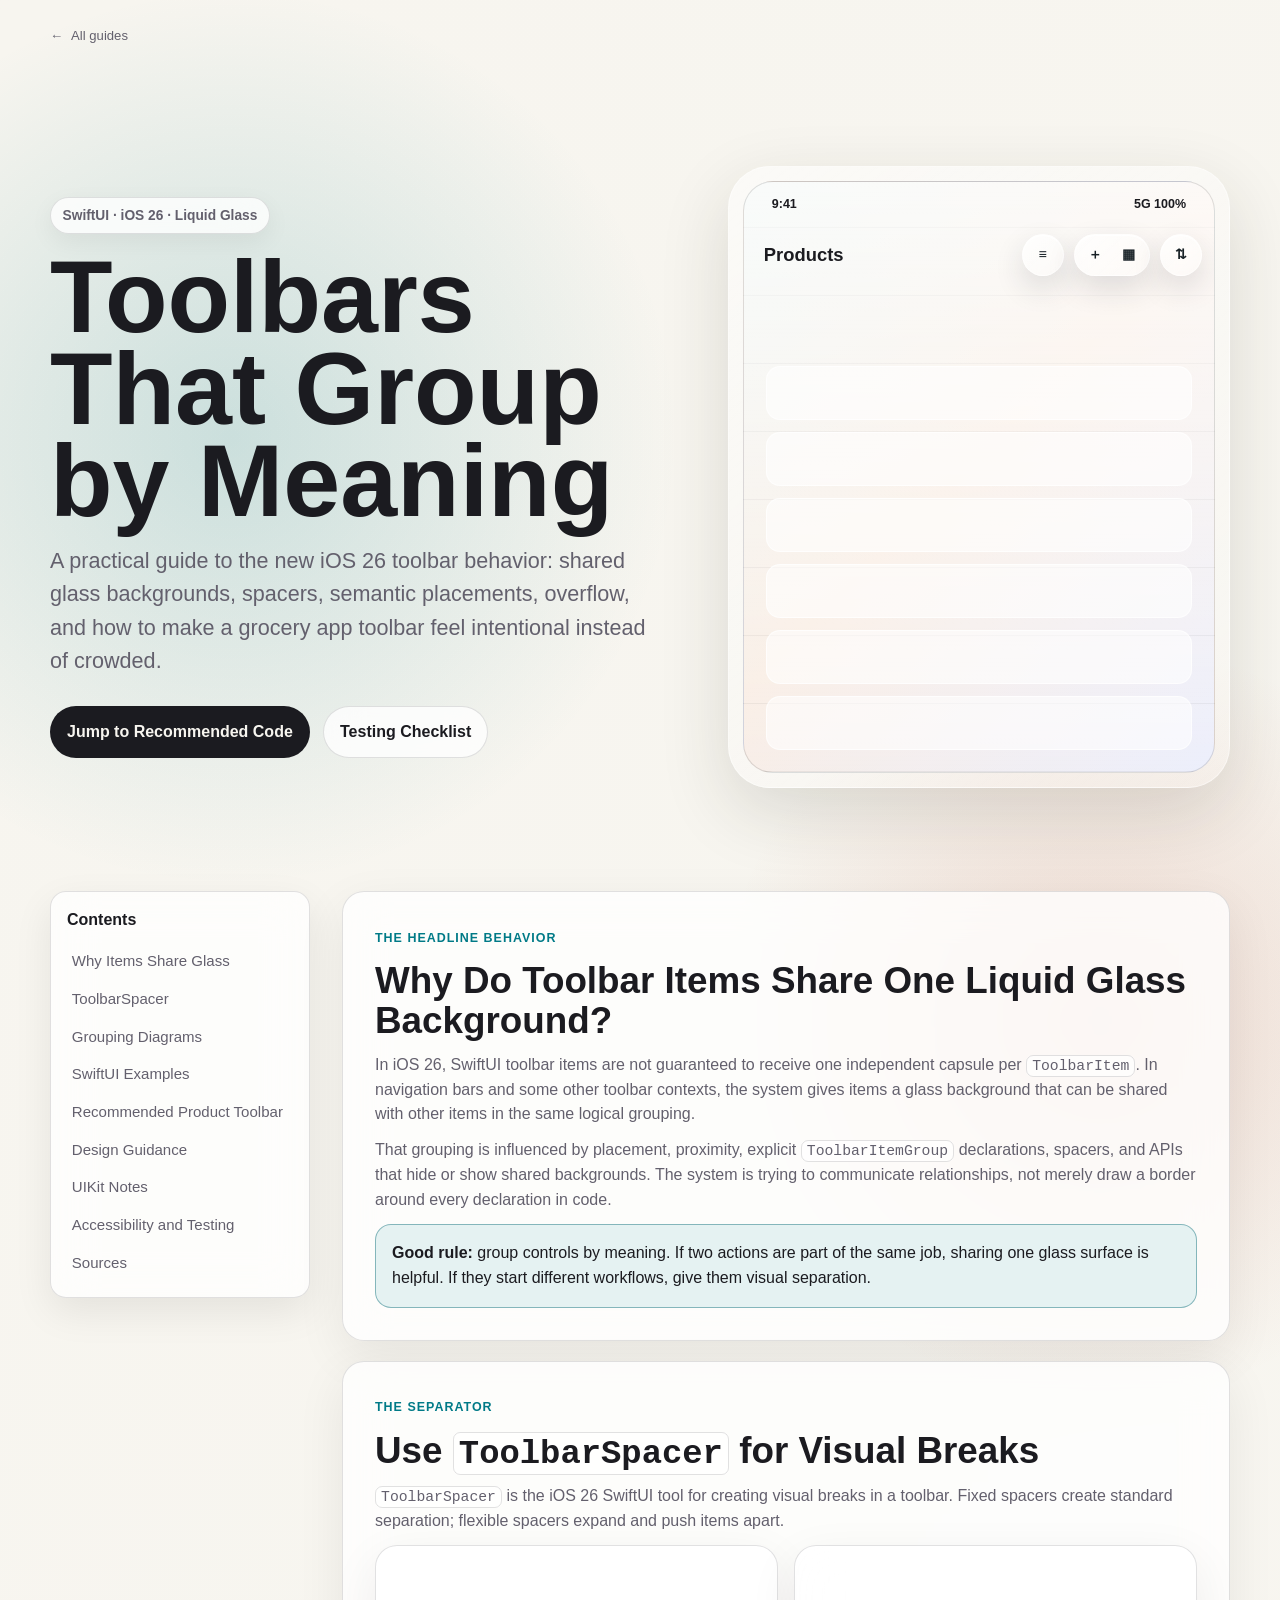
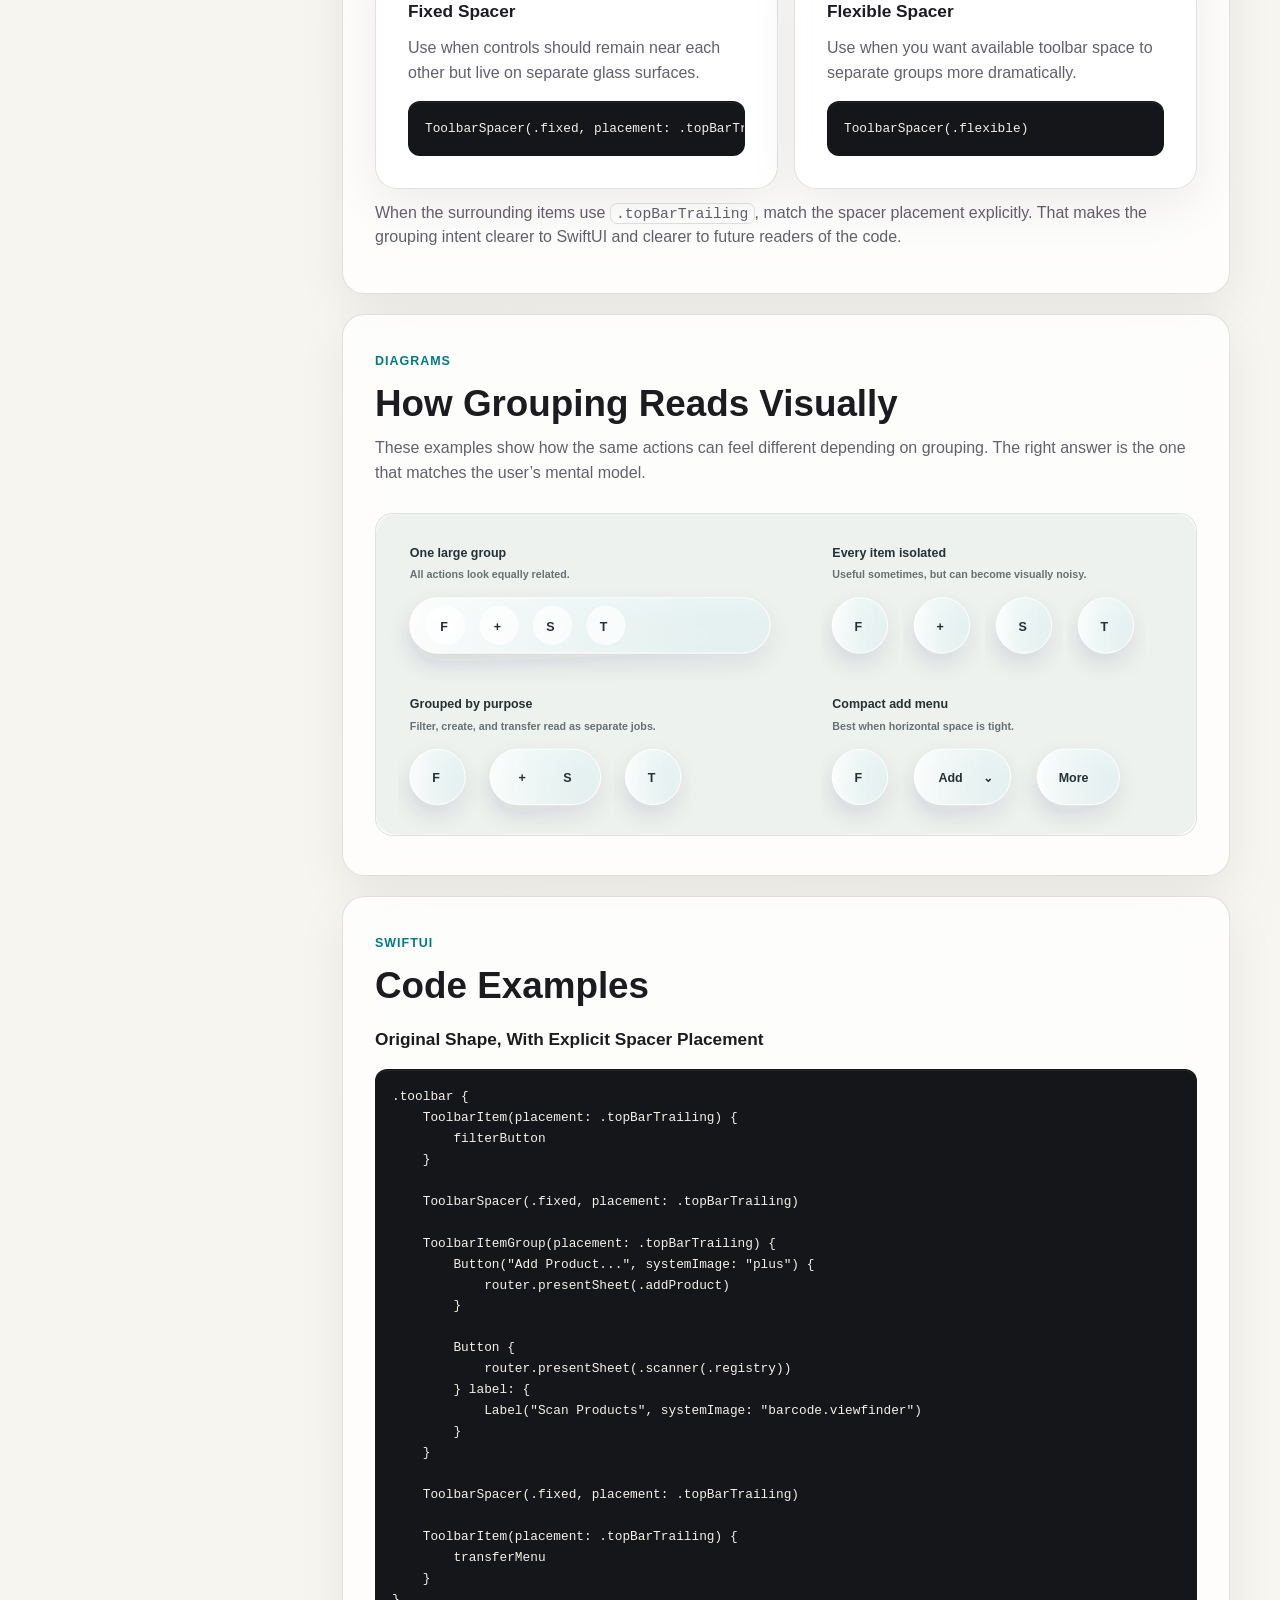
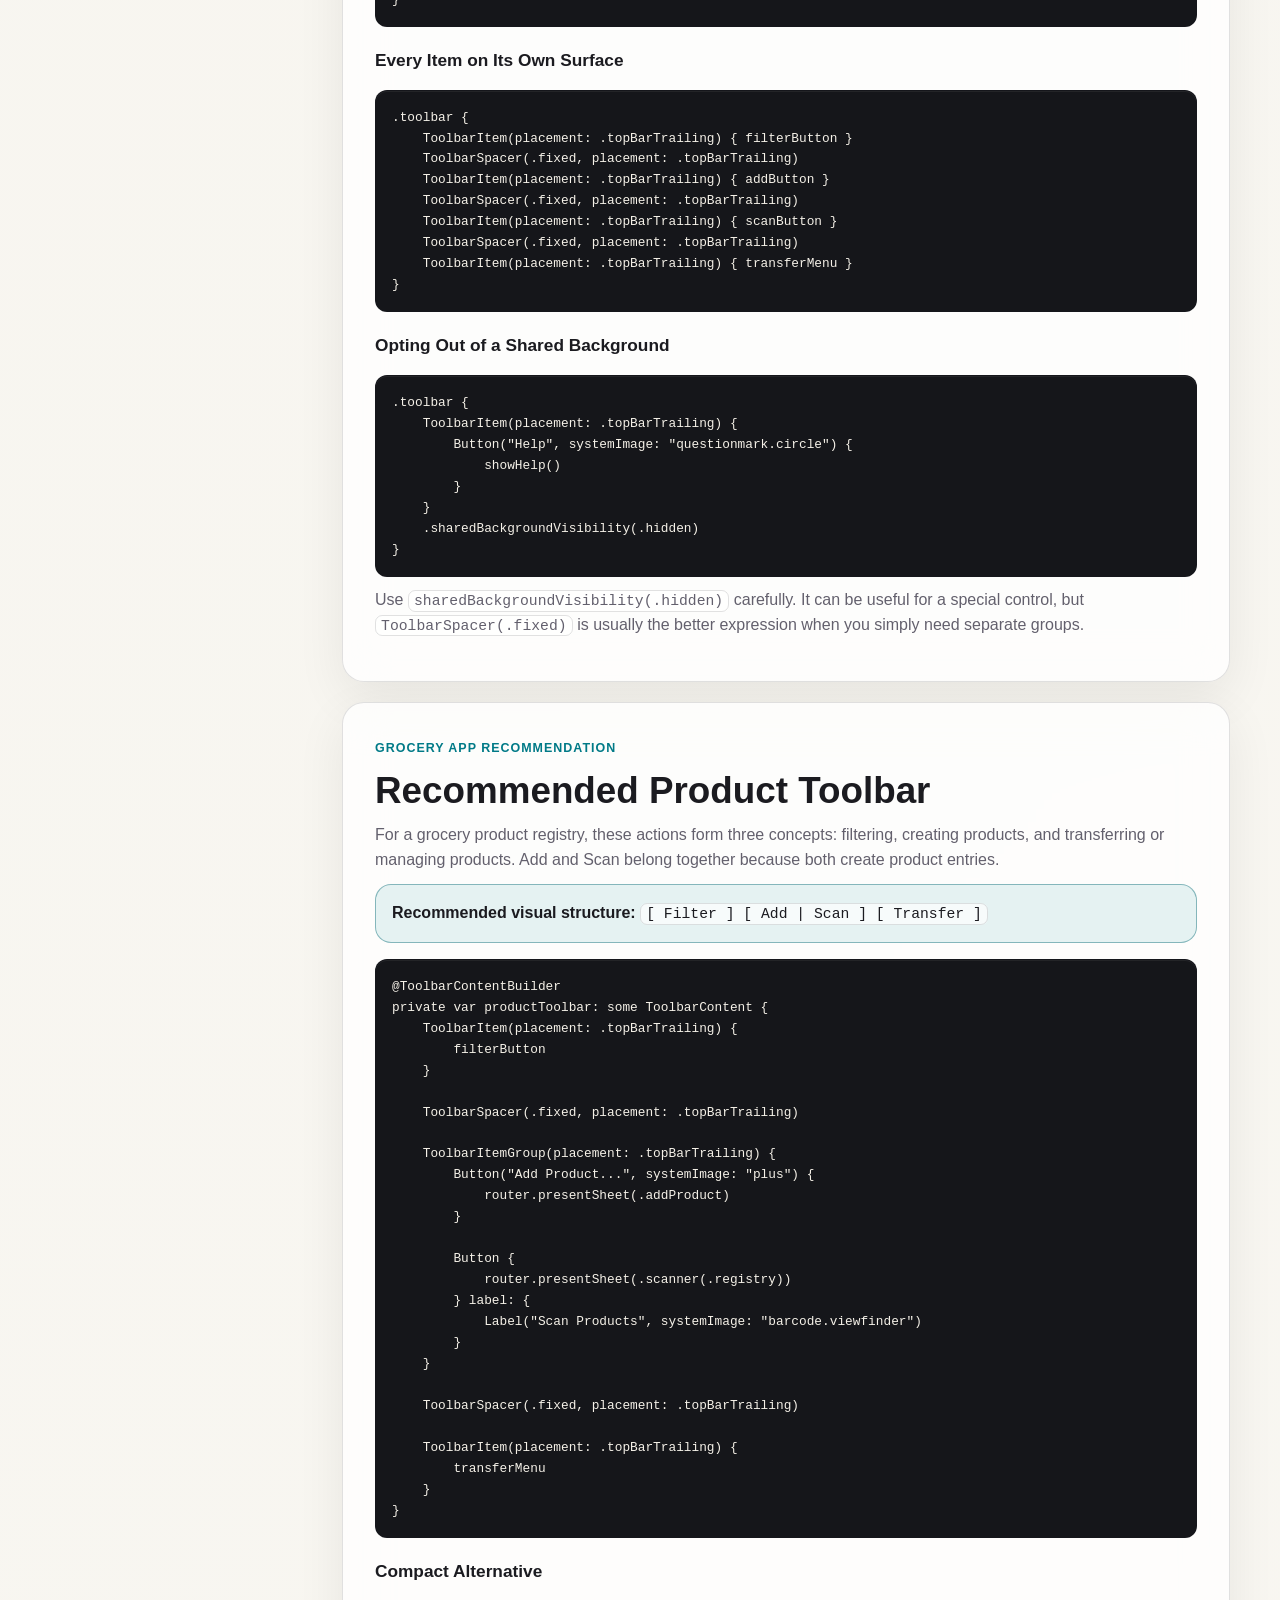
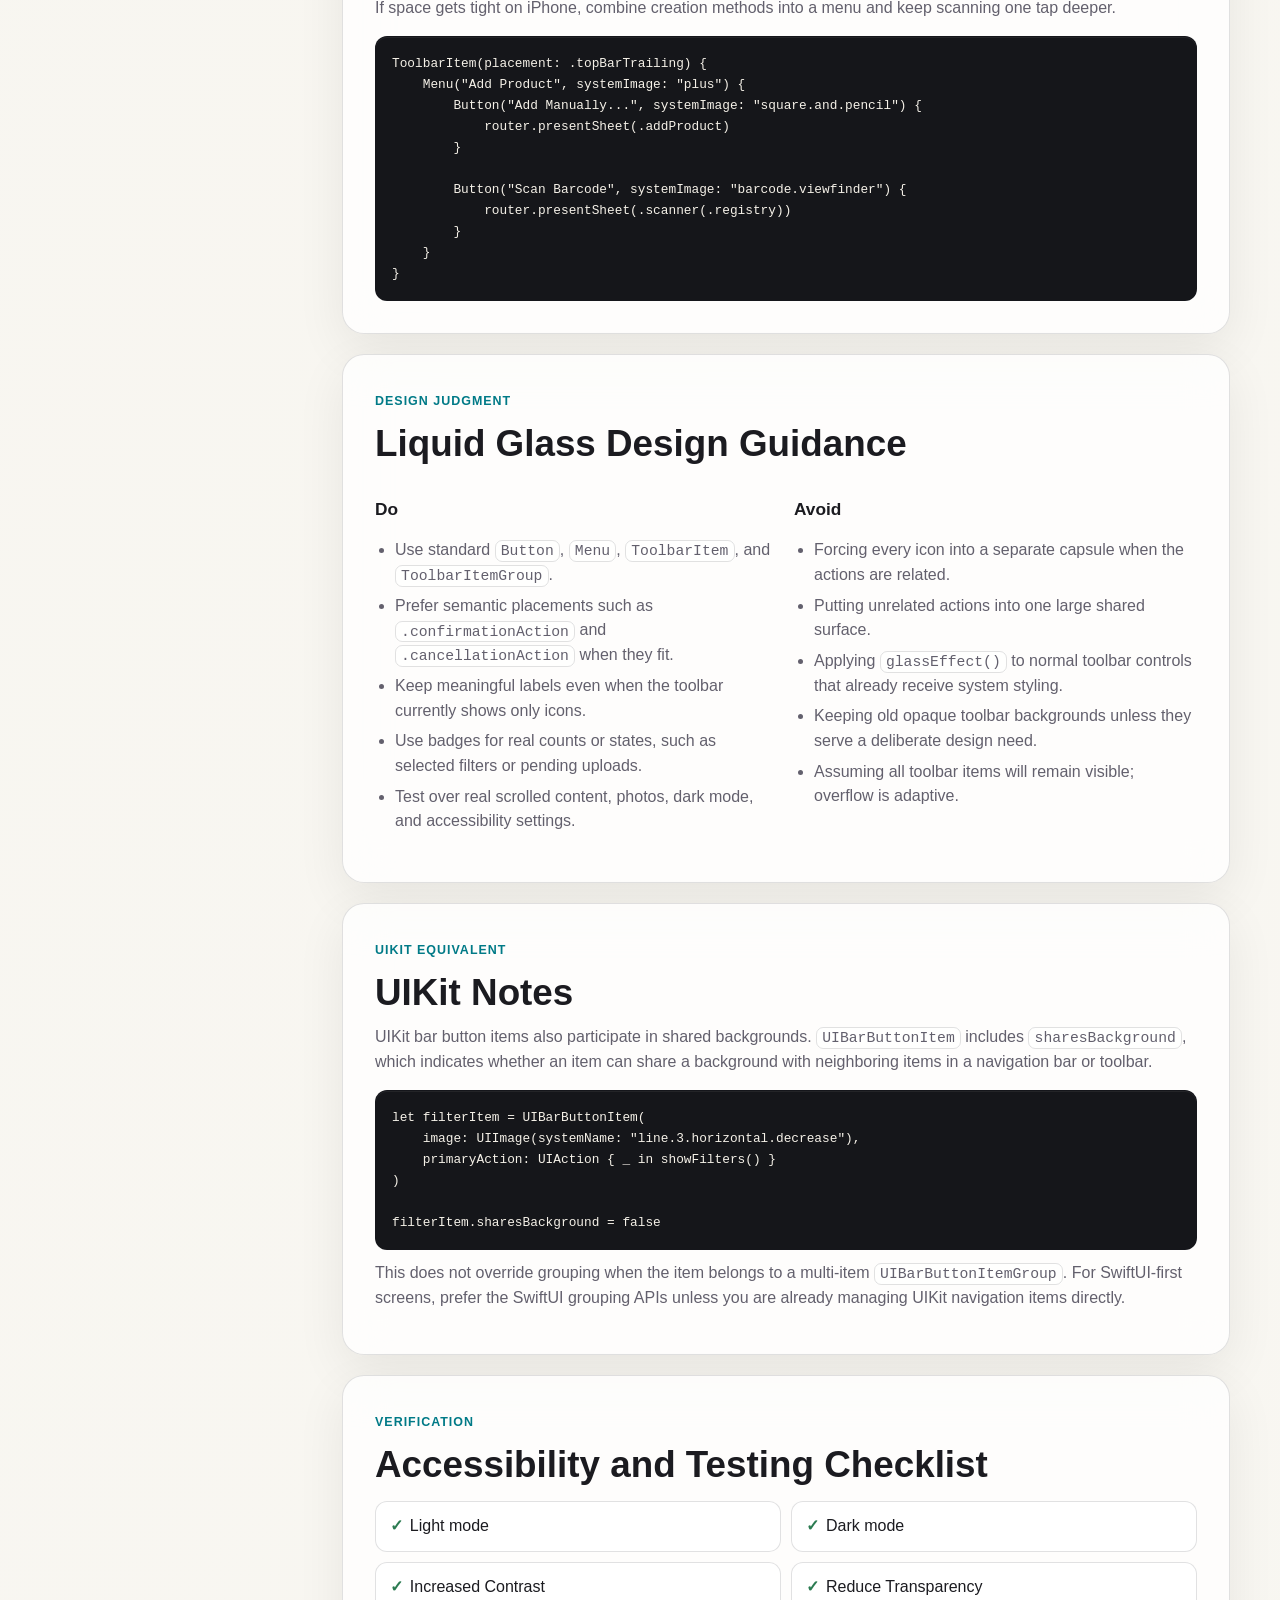
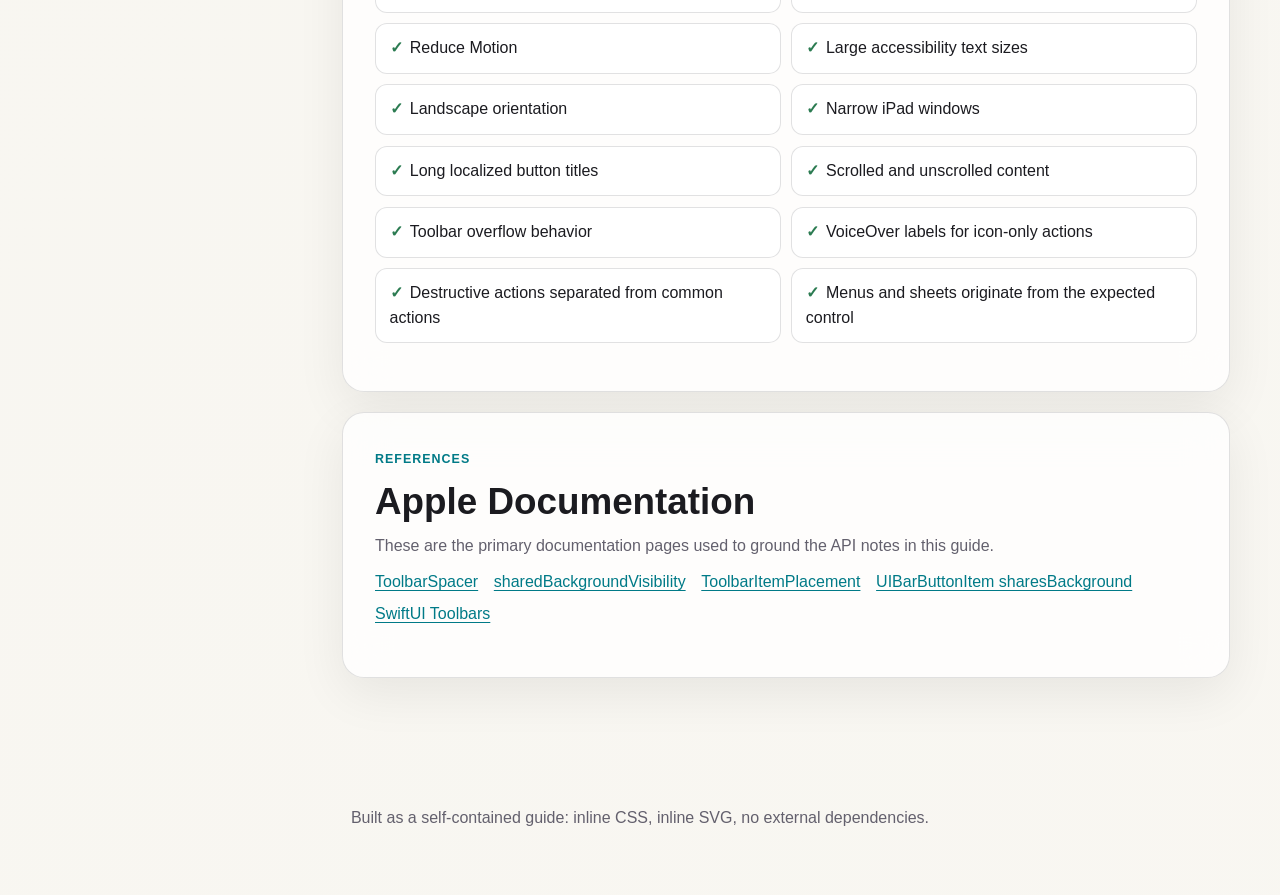
==== docs/liquid-glass-toolbar-guide.html @ 8bedf525 "Add the iOS 26 toolbars and Liquid Glass guide List the new self-styled guide in guides.json so the " ====
<!doctype html>
<html lang="en">
<head>
  <meta charset="utf-8">
  <meta name="viewport" content="width=device-width, initial-scale=1">
  <title>iOS 26 SwiftUI Toolbars and Liquid Glass</title>
  <style>
    :root {
      color-scheme: light dark;
      --bg: #f7f5ef;
      --paper: rgba(255,255,255,.78);
      --paper-strong: rgba(255,255,255,.92);
      --ink: #1b1b20;
      --muted: #63606d;
      --line: rgba(29,29,34,.13);
      --accent: #007a87;
      --accent-2: #b6462a;
      --accent-3: #445c9f;
      --green: #2b7b51;
      --shadow: 0 24px 70px rgba(44, 39, 25, .14);
      --mono: ui-monospace, SFMono-Regular, Menlo, Consolas, "Liberation Mono", monospace;
      --sans: -apple-system, BlinkMacSystemFont, "SF Pro Text", "Segoe UI", sans-serif;
    }

    @media (prefers-color-scheme: dark) {
      :root {
        --bg: #171719;
        --paper: rgba(37,38,43,.76);
        --paper-strong: rgba(43,44,50,.92);
        --ink: #f3f0ea;
        --muted: #b7b2aa;
        --line: rgba(255,255,255,.15);
        --accent: #62d0d8;
        --accent-2: #ff9a75;
        --accent-3: #9fb1ff;
        --green: #79d69c;
        --shadow: 0 24px 70px rgba(0,0,0,.34);
      }
    }

    * { box-sizing: border-box; }
    html { scroll-behavior: smooth; }
    body {
      margin: 0;
      font-family: var(--sans);
      color: var(--ink);
      background:
        radial-gradient(circle at 18% 6%, rgba(0,122,135,.18), transparent 28rem),
        radial-gradient(circle at 86% 14%, rgba(182,70,42,.16), transparent 24rem),
        linear-gradient(135deg, var(--bg), color-mix(in srgb, var(--bg) 84%, #ffffff));
      line-height: 1.55;
    }

    a { color: var(--accent); text-decoration-thickness: .08em; text-underline-offset: .18em; }
    code, pre { font-family: var(--mono); }
    code {
      padding: .12rem .32rem;
      border: 1px solid var(--line);
      border-radius: .45rem;
      background: color-mix(in srgb, var(--paper-strong) 74%, transparent);
      font-size: .92em;
    }
    pre {
      margin: 1rem 0 0;
      padding: 1rem;
      overflow-x: auto;
      border: 1px solid var(--line);
      border-radius: 12px;
      background: #15161a;
      color: #f5f1e8;
      font-size: .87rem;
      line-height: 1.48;
      box-shadow: inset 0 1px 0 rgba(255,255,255,.06);
    }
    pre code { padding: 0; border: 0; background: transparent; color: inherit; }

    .wrap { width: min(1180px, calc(100% - 32px)); margin: 0 auto; }

    .back-link {
      display: inline-flex;
      align-items: center;
      gap: .5rem;
      margin-top: 1.6rem;
      font-size: .82rem;
      font-weight: 500;
      color: var(--muted);
      text-decoration: none;
      transition: color .18s ease, gap .18s ease;
    }
    .back-link:hover { color: var(--accent); gap: .75rem; }
    .hero {
      min-height: 92vh;
      display: grid;
      align-items: center;
      padding: 5rem 0 3rem;
    }
    .hero-grid {
      display: grid;
      grid-template-columns: minmax(0, 1.1fr) minmax(320px, .9fr);
      gap: clamp(2rem, 5vw, 5rem);
      align-items: center;
    }
    .eyebrow {
      display: inline-flex;
      gap: .55rem;
      align-items: center;
      padding: .42rem .72rem;
      border: 1px solid var(--line);
      border-radius: 999px;
      background: var(--paper);
      backdrop-filter: blur(22px) saturate(1.2);
      box-shadow: 0 8px 24px rgba(0,0,0,.06);
      color: var(--muted);
      font-size: .86rem;
      font-weight: 650;
    }
    h1 {
      margin: 1.1rem 0 1rem;
      max-width: 12ch;
      font-size: clamp(3rem, 8vw, 7.6rem);
      line-height: .9;
      letter-spacing: 0;
    }
    .lead {
      max-width: 66ch;
      margin: 0;
      font-size: clamp(1.08rem, 2vw, 1.35rem);
      color: var(--muted);
    }
    .hero-actions { display: flex; flex-wrap: wrap; gap: .8rem; margin-top: 1.8rem; }
    .button {
      display: inline-flex;
      align-items: center;
      gap: .55rem;
      min-height: 44px;
      padding: .78rem 1rem;
      border-radius: 999px;
      border: 1px solid var(--line);
      background: var(--ink);
      color: var(--bg);
      font-weight: 750;
      text-decoration: none;
    }
    .button.secondary { background: var(--paper); color: var(--ink); backdrop-filter: blur(18px); }

    .device {
      position: relative;
      border: 1px solid rgba(255,255,255,.45);
      border-radius: 42px;
      padding: 14px;
      background: linear-gradient(145deg, rgba(255,255,255,.5), rgba(255,255,255,.12));
      box-shadow: var(--shadow);
    }
    .screen {
      border-radius: 30px;
      overflow: hidden;
      border: 1px solid rgba(0,0,0,.12);
      background:
        linear-gradient(rgba(255,255,255,.72), rgba(255,255,255,.18)),
        repeating-linear-gradient(0deg, rgba(27,27,32,.08) 0 1px, transparent 1px 68px),
        linear-gradient(135deg, #e9f2ef, #f8eadf 48%, #e8ebfb);
      min-height: 560px;
      position: relative;
    }
    .status { height: 44px; display: flex; justify-content: space-between; align-items: center; padding: 0 28px; font-size: .78rem; font-weight: 800; }
    .nav-demo { position: sticky; top: 0; padding: 8px 12px 12px; display: flex; align-items: center; gap: 10px; justify-content: flex-end; }
    .nav-title { margin-right: auto; margin-left: 8px; font-weight: 800; font-size: 1.15rem; }
    .glass {
      display: inline-flex;
      align-items: center;
      gap: 2px;
      min-height: 40px;
      padding: 4px;
      border-radius: 999px;
      border: 1px solid rgba(255,255,255,.55);
      background: linear-gradient(135deg, rgba(255,255,255,.82), rgba(255,255,255,.34));
      box-shadow: 0 12px 30px rgba(32,44,55,.14), inset 0 1px 0 rgba(255,255,255,.82);
      backdrop-filter: blur(24px) saturate(1.5);
    }
    .tool {
      display: grid;
      place-items: center;
      width: 32px;
      height: 32px;
      border-radius: 999px;
      color: #182126;
      font-weight: 900;
      font-size: .88rem;
    }
    .content-bars { padding: 78px 22px 22px; display: grid; gap: 12px; }
    .fake-row { height: 54px; border-radius: 14px; background: rgba(255,255,255,.58); border: 1px solid rgba(255,255,255,.7); }

    .layout {
      display: grid;
      grid-template-columns: 260px minmax(0, 1fr);
      gap: 2rem;
      align-items: start;
      padding: 1rem 0 5rem;
    }
    .toc {
      position: sticky;
      top: 1rem;
      border: 1px solid var(--line);
      border-radius: 16px;
      padding: 1rem;
      background: var(--paper);
      backdrop-filter: blur(22px) saturate(1.2);
      box-shadow: 0 14px 38px rgba(0,0,0,.08);
    }
    .toc strong { display: block; margin-bottom: .55rem; }
    .toc a { display: block; padding: .45rem .3rem; color: var(--muted); text-decoration: none; border-radius: 8px; font-size: .94rem; }
    .toc a:hover { color: var(--ink); background: rgba(128,128,128,.1); }

    main { display: grid; gap: 1.25rem; }
    section, .panel {
      border: 1px solid var(--line);
      border-radius: 22px;
      padding: clamp(1.1rem, 3vw, 2rem);
      background: var(--paper);
      backdrop-filter: blur(22px) saturate(1.1);
      box-shadow: 0 16px 50px rgba(0,0,0,.07);
    }
    h2 { margin: 0 0 .75rem; font-size: clamp(1.55rem, 3vw, 2.3rem); line-height: 1.08; letter-spacing: 0; }
    h3 { margin: 1.25rem 0 .45rem; font-size: 1.08rem; }
    p { margin: .7rem 0; color: var(--muted); }
    ul, ol { padding-left: 1.25rem; color: var(--muted); }
    li { margin: .36rem 0; }
    .grid-2 { display: grid; grid-template-columns: repeat(2, minmax(0, 1fr)); gap: 1rem; }
    .callout {
      border-radius: 16px;
      border: 1px solid color-mix(in srgb, var(--accent) 35%, var(--line));
      padding: 1rem;
      background: color-mix(in srgb, var(--accent) 10%, var(--paper-strong));
    }
    .callout strong { color: var(--ink); }
    .tagline {
      display: inline-block;
      margin: .3rem 0 .8rem;
      color: var(--accent);
      font-weight: 800;
      text-transform: uppercase;
      font-size: .78rem;
      letter-spacing: .08em;
    }
    .diagram {
      width: 100%;
      height: auto;
      margin-top: 1rem;
      border-radius: 18px;
      border: 1px solid var(--line);
      background: color-mix(in srgb, var(--paper-strong) 75%, transparent);
    }
    .mini-label { font: 700 14px var(--sans); fill: #243034; }
    .mini-muted { font: 600 12px var(--sans); fill: #677173; }
    .source-list a { display: inline-block; margin-right: .7rem; margin-bottom: .45rem; }

    .checklist {
      display: grid;
      grid-template-columns: repeat(2, minmax(0, 1fr));
      gap: .65rem;
      padding: 0;
      list-style: none;
    }
    .checklist li {
      margin: 0;
      padding: .75rem .85rem;
      border: 1px solid var(--line);
      border-radius: 12px;
      background: var(--paper-strong);
      color: var(--ink);
    }
    .checklist li::before { content: "✓"; color: var(--green); font-weight: 900; margin-right: .45rem; }
    .footer { padding: 3rem 0 4rem; color: var(--muted); text-align: center; }

    @media (max-width: 880px) {
      .hero { min-height: auto; padding-top: 2.5rem; }
      .hero-grid, .layout, .grid-2 { grid-template-columns: 1fr; }
      .toc { position: static; }
      .screen { min-height: 460px; }
      .checklist { grid-template-columns: 1fr; }
    }

    @media print {
      body { background: #fff; }
      .toc, .hero-actions { display: none; }
      .layout, .hero-grid { display: block; }
      section, .panel { box-shadow: none; break-inside: avoid; }
      a { color: #000; }
    }
  </style>
</head>
<body>
  <div class="wrap">
    <a class="back-link" href="../index.html"><span aria-hidden="true">&larr;</span> All guides</a>
  </div>
  <header class="hero">
    <div class="wrap hero-grid">
      <div>
        <span class="eyebrow">SwiftUI · iOS 26 · Liquid Glass</span>
        <h1>Toolbars That Group by Meaning</h1>
        <p class="lead">A practical guide to the new iOS 26 toolbar behavior: shared glass backgrounds, spacers, semantic placements, overflow, and how to make a grocery app toolbar feel intentional instead of crowded.</p>
        <div class="hero-actions">
          <a class="button" href="#recommended">Jump to Recommended Code</a>
          <a class="button secondary" href="#checklist">Testing Checklist</a>
        </div>
      </div>

      <div class="device" aria-label="Illustration of an iPhone toolbar with separate Liquid Glass groups">
        <div class="screen">
          <div class="status"><span>9:41</span><span>5G 100%</span></div>
          <div class="nav-demo">
            <div class="nav-title">Products</div>
            <div class="glass"><span class="tool">≡</span></div>
            <div class="glass"><span class="tool">＋</span><span class="tool">▦</span></div>
            <div class="glass"><span class="tool">⇅</span></div>
          </div>
          <div class="content-bars" aria-hidden="true">
            <div class="fake-row"></div>
            <div class="fake-row"></div>
            <div class="fake-row"></div>
            <div class="fake-row"></div>
            <div class="fake-row"></div>
            <div class="fake-row"></div>
          </div>
        </div>
      </div>
    </div>
  </header>

  <div class="wrap layout">
    <nav class="toc" aria-label="Table of contents">
      <strong>Contents</strong>
      <a href="#why">Why Items Share Glass</a>
      <a href="#spacers">ToolbarSpacer</a>
      <a href="#grouping">Grouping Diagrams</a>
      <a href="#code">SwiftUI Examples</a>
      <a href="#recommended">Recommended Product Toolbar</a>
      <a href="#design">Design Guidance</a>
      <a href="#uikit">UIKit Notes</a>
      <a href="#checklist">Accessibility and Testing</a>
      <a href="#sources">Sources</a>
    </nav>

    <main>
      <section id="why">
        <span class="tagline">The headline behavior</span>
        <h2>Why Do Toolbar Items Share One Liquid Glass Background?</h2>
        <p>In iOS 26, SwiftUI toolbar items are not guaranteed to receive one independent capsule per <code>ToolbarItem</code>. In navigation bars and some other toolbar contexts, the system gives items a glass background that can be shared with other items in the same logical grouping.</p>
        <p>That grouping is influenced by placement, proximity, explicit <code>ToolbarItemGroup</code> declarations, spacers, and APIs that hide or show shared backgrounds. The system is trying to communicate relationships, not merely draw a border around every declaration in code.</p>
        <div class="callout">
          <strong>Good rule:</strong> group controls by meaning. If two actions are part of the same job, sharing one glass surface is helpful. If they start different workflows, give them visual separation.
        </div>
      </section>

      <section id="spacers">
        <span class="tagline">The separator</span>
        <h2>Use <code>ToolbarSpacer</code> for Visual Breaks</h2>
        <p><code>ToolbarSpacer</code> is the iOS 26 SwiftUI tool for creating visual breaks in a toolbar. Fixed spacers create standard separation; flexible spacers expand and push items apart.</p>
        <div class="grid-2">
          <div class="panel">
            <h3>Fixed Spacer</h3>
            <p>Use when controls should remain near each other but live on separate glass surfaces.</p>
            <pre><code>ToolbarSpacer(.fixed, placement: .topBarTrailing)</code></pre>
          </div>
          <div class="panel">
            <h3>Flexible Spacer</h3>
            <p>Use when you want available toolbar space to separate groups more dramatically.</p>
            <pre><code>ToolbarSpacer(.flexible)</code></pre>
          </div>
        </div>
        <p>When the surrounding items use <code>.topBarTrailing</code>, match the spacer placement explicitly. That makes the grouping intent clearer to SwiftUI and clearer to future readers of the code.</p>
      </section>

      <section id="grouping">
        <span class="tagline">Diagrams</span>
        <h2>How Grouping Reads Visually</h2>
        <p>These examples show how the same actions can feel different depending on grouping. The right answer is the one that matches the user’s mental model.</p>

        <svg class="diagram" viewBox="0 0 920 360" role="img" aria-labelledby="diagram-title">
          <title id="diagram-title">Toolbar grouping diagrams</title>
          <defs>
            <linearGradient id="glassA" x1="0" x2="1">
              <stop offset="0" stop-color="#ffffff" stop-opacity=".88"/>
              <stop offset="1" stop-color="#dff7f7" stop-opacity=".42"/>
            </linearGradient>
            <filter id="softShadow" x="-20%" y="-50%" width="140%" height="200%">
              <feDropShadow dx="0" dy="12" stdDeviation="12" flood-color="#23333a" flood-opacity=".16"/>
            </filter>
          </defs>

          <rect width="920" height="360" rx="22" fill="#eef2ef"/>
          <text x="38" y="48" class="mini-label">One large group</text>
          <text x="38" y="72" class="mini-muted">All actions look equally related.</text>
          <rect x="38" y="94" width="404" height="62" rx="31" fill="url(#glassA)" stroke="#fff" filter="url(#softShadow)"/>
          <circle cx="78" cy="125" r="22" fill="#fff" opacity=".75"/><text x="72" y="131" class="mini-label">F</text>
          <circle cx="138" cy="125" r="22" fill="#fff" opacity=".75"/><text x="132" y="131" class="mini-label">+</text>
          <circle cx="198" cy="125" r="22" fill="#fff" opacity=".75"/><text x="191" y="131" class="mini-label">S</text>
          <circle cx="258" cy="125" r="22" fill="#fff" opacity=".75"/><text x="251" y="131" class="mini-label">T</text>

          <text x="38" y="218" class="mini-label">Grouped by purpose</text>
          <text x="38" y="242" class="mini-muted">Filter, create, and transfer read as separate jobs.</text>
          <rect x="38" y="264" width="62" height="62" rx="31" fill="url(#glassA)" stroke="#fff" filter="url(#softShadow)"/>
          <text x="63" y="301" class="mini-label">F</text>
          <rect x="128" y="264" width="124" height="62" rx="31" fill="url(#glassA)" stroke="#fff" filter="url(#softShadow)"/>
          <text x="160" y="301" class="mini-label">+</text><text x="210" y="301" class="mini-label">S</text>
          <rect x="280" y="264" width="62" height="62" rx="31" fill="url(#glassA)" stroke="#fff" filter="url(#softShadow)"/>
          <text x="305" y="301" class="mini-label">T</text>

          <text x="512" y="48" class="mini-label">Every item isolated</text>
          <text x="512" y="72" class="mini-muted">Useful sometimes, but can become visually noisy.</text>
          <rect x="512" y="94" width="62" height="62" rx="31" fill="url(#glassA)" stroke="#fff" filter="url(#softShadow)"/>
          <rect x="604" y="94" width="62" height="62" rx="31" fill="url(#glassA)" stroke="#fff" filter="url(#softShadow)"/>
          <rect x="696" y="94" width="62" height="62" rx="31" fill="url(#glassA)" stroke="#fff" filter="url(#softShadow)"/>
          <rect x="788" y="94" width="62" height="62" rx="31" fill="url(#glassA)" stroke="#fff" filter="url(#softShadow)"/>
          <text x="537" y="131" class="mini-label">F</text><text x="629" y="131" class="mini-label">+</text><text x="721" y="131" class="mini-label">S</text><text x="813" y="131" class="mini-label">T</text>

          <text x="512" y="218" class="mini-label">Compact add menu</text>
          <text x="512" y="242" class="mini-muted">Best when horizontal space is tight.</text>
          <rect x="512" y="264" width="62" height="62" rx="31" fill="url(#glassA)" stroke="#fff" filter="url(#softShadow)"/>
          <text x="537" y="301" class="mini-label">F</text>
          <rect x="604" y="264" width="108" height="62" rx="31" fill="url(#glassA)" stroke="#fff" filter="url(#softShadow)"/>
          <text x="631" y="301" class="mini-label">Add</text><text x="681" y="301" class="mini-label">⌄</text>
          <rect x="742" y="264" width="92" height="62" rx="31" fill="url(#glassA)" stroke="#fff" filter="url(#softShadow)"/>
          <text x="766" y="301" class="mini-label">More</text>
        </svg>
      </section>

      <section id="code">
        <span class="tagline">SwiftUI</span>
        <h2>Code Examples</h2>
        <h3>Original Shape, With Explicit Spacer Placement</h3>
        <pre><code>.toolbar {
    ToolbarItem(placement: .topBarTrailing) {
        filterButton
    }

    ToolbarSpacer(.fixed, placement: .topBarTrailing)

    ToolbarItemGroup(placement: .topBarTrailing) {
        Button("Add Product...", systemImage: "plus") {
            router.presentSheet(.addProduct)
        }

        Button {
            router.presentSheet(.scanner(.registry))
        } label: {
            Label("Scan Products", systemImage: "barcode.viewfinder")
        }
    }

    ToolbarSpacer(.fixed, placement: .topBarTrailing)

    ToolbarItem(placement: .topBarTrailing) {
        transferMenu
    }
}</code></pre>

        <h3>Every Item on Its Own Surface</h3>
        <pre><code>.toolbar {
    ToolbarItem(placement: .topBarTrailing) { filterButton }
    ToolbarSpacer(.fixed, placement: .topBarTrailing)
    ToolbarItem(placement: .topBarTrailing) { addButton }
    ToolbarSpacer(.fixed, placement: .topBarTrailing)
    ToolbarItem(placement: .topBarTrailing) { scanButton }
    ToolbarSpacer(.fixed, placement: .topBarTrailing)
    ToolbarItem(placement: .topBarTrailing) { transferMenu }
}</code></pre>

        <h3>Opting Out of a Shared Background</h3>
        <pre><code>.toolbar {
    ToolbarItem(placement: .topBarTrailing) {
        Button("Help", systemImage: "questionmark.circle") {
            showHelp()
        }
    }
    .sharedBackgroundVisibility(.hidden)
}</code></pre>
        <p>Use <code>sharedBackgroundVisibility(.hidden)</code> carefully. It can be useful for a special control, but <code>ToolbarSpacer(.fixed)</code> is usually the better expression when you simply need separate groups.</p>
      </section>

      <section id="recommended">
        <span class="tagline">Grocery app recommendation</span>
        <h2>Recommended Product Toolbar</h2>
        <p>For a grocery product registry, these actions form three concepts: filtering, creating products, and transferring or managing products. Add and Scan belong together because both create product entries.</p>
        <div class="callout">
          <strong>Recommended visual structure:</strong>
          <code>[ Filter ]   [ Add | Scan ]   [ Transfer ]</code>
        </div>
        <pre><code>@ToolbarContentBuilder
private var productToolbar: some ToolbarContent {
    ToolbarItem(placement: .topBarTrailing) {
        filterButton
    }

    ToolbarSpacer(.fixed, placement: .topBarTrailing)

    ToolbarItemGroup(placement: .topBarTrailing) {
        Button("Add Product...", systemImage: "plus") {
            router.presentSheet(.addProduct)
        }

        Button {
            router.presentSheet(.scanner(.registry))
        } label: {
            Label("Scan Products", systemImage: "barcode.viewfinder")
        }
    }

    ToolbarSpacer(.fixed, placement: .topBarTrailing)

    ToolbarItem(placement: .topBarTrailing) {
        transferMenu
    }
}</code></pre>

        <h3>Compact Alternative</h3>
        <p>If space gets tight on iPhone, combine creation methods into a menu and keep scanning one tap deeper.</p>
        <pre><code>ToolbarItem(placement: .topBarTrailing) {
    Menu("Add Product", systemImage: "plus") {
        Button("Add Manually...", systemImage: "square.and.pencil") {
            router.presentSheet(.addProduct)
        }

        Button("Scan Barcode", systemImage: "barcode.viewfinder") {
            router.presentSheet(.scanner(.registry))
        }
    }
}</code></pre>
      </section>

      <section id="design">
        <span class="tagline">Design judgment</span>
        <h2>Liquid Glass Design Guidance</h2>
        <div class="grid-2">
          <div>
            <h3>Do</h3>
            <ul>
              <li>Use standard <code>Button</code>, <code>Menu</code>, <code>ToolbarItem</code>, and <code>ToolbarItemGroup</code>.</li>
              <li>Prefer semantic placements such as <code>.confirmationAction</code> and <code>.cancellationAction</code> when they fit.</li>
              <li>Keep meaningful labels even when the toolbar currently shows only icons.</li>
              <li>Use badges for real counts or states, such as selected filters or pending uploads.</li>
              <li>Test over real scrolled content, photos, dark mode, and accessibility settings.</li>
            </ul>
          </div>
          <div>
            <h3>Avoid</h3>
            <ul>
              <li>Forcing every icon into a separate capsule when the actions are related.</li>
              <li>Putting unrelated actions into one large shared surface.</li>
              <li>Applying <code>glassEffect()</code> to normal toolbar controls that already receive system styling.</li>
              <li>Keeping old opaque toolbar backgrounds unless they serve a deliberate design need.</li>
              <li>Assuming all toolbar items will remain visible; overflow is adaptive.</li>
            </ul>
          </div>
        </div>
      </section>

      <section id="uikit">
        <span class="tagline">UIKit equivalent</span>
        <h2>UIKit Notes</h2>
        <p>UIKit bar button items also participate in shared backgrounds. <code>UIBarButtonItem</code> includes <code>sharesBackground</code>, which indicates whether an item can share a background with neighboring items in a navigation bar or toolbar.</p>
        <pre><code>let filterItem = UIBarButtonItem(
    image: UIImage(systemName: "line.3.horizontal.decrease"),
    primaryAction: UIAction { _ in showFilters() }
)

filterItem.sharesBackground = false</code></pre>
        <p>This does not override grouping when the item belongs to a multi-item <code>UIBarButtonItemGroup</code>. For SwiftUI-first screens, prefer the SwiftUI grouping APIs unless you are already managing UIKit navigation items directly.</p>
      </section>

      <section id="checklist">
        <span class="tagline">Verification</span>
        <h2>Accessibility and Testing Checklist</h2>
        <ul class="checklist">
          <li>Light mode</li>
          <li>Dark mode</li>
          <li>Increased Contrast</li>
          <li>Reduce Transparency</li>
          <li>Reduce Motion</li>
          <li>Large accessibility text sizes</li>
          <li>Landscape orientation</li>
          <li>Narrow iPad windows</li>
          <li>Long localized button titles</li>
          <li>Scrolled and unscrolled content</li>
          <li>Toolbar overflow behavior</li>
          <li>VoiceOver labels for icon-only actions</li>
          <li>Destructive actions separated from common actions</li>
          <li>Menus and sheets originate from the expected control</li>
        </ul>
      </section>

      <section id="sources">
        <span class="tagline">References</span>
        <h2>Apple Documentation</h2>
        <p>These are the primary documentation pages used to ground the API notes in this guide.</p>
        <p class="source-list">
          <a href="https://developer.apple.com/documentation/SwiftUI/ToolbarSpacer">ToolbarSpacer</a>
          <a href="https://developer.apple.com/documentation/swiftui/toolbarcontent/sharedbackgroundvisibility%28_%3A%29">sharedBackgroundVisibility</a>
          <a href="https://developer.apple.com/documentation/swiftui/toolbaritemplacement">ToolbarItemPlacement</a>
          <a href="https://developer.apple.com/documentation/uikit/uibarbuttonitem/sharesbackground">UIBarButtonItem sharesBackground</a>
          <a href="https://developer.apple.com/documentation/SwiftUI/Toolbars">SwiftUI Toolbars</a>
        </p>
      </section>
    </main>
  </div>

  <footer class="footer wrap">
    Built as a self-contained guide: inline CSS, inline SVG, no external dependencies.
  </footer>
</body>
</html>
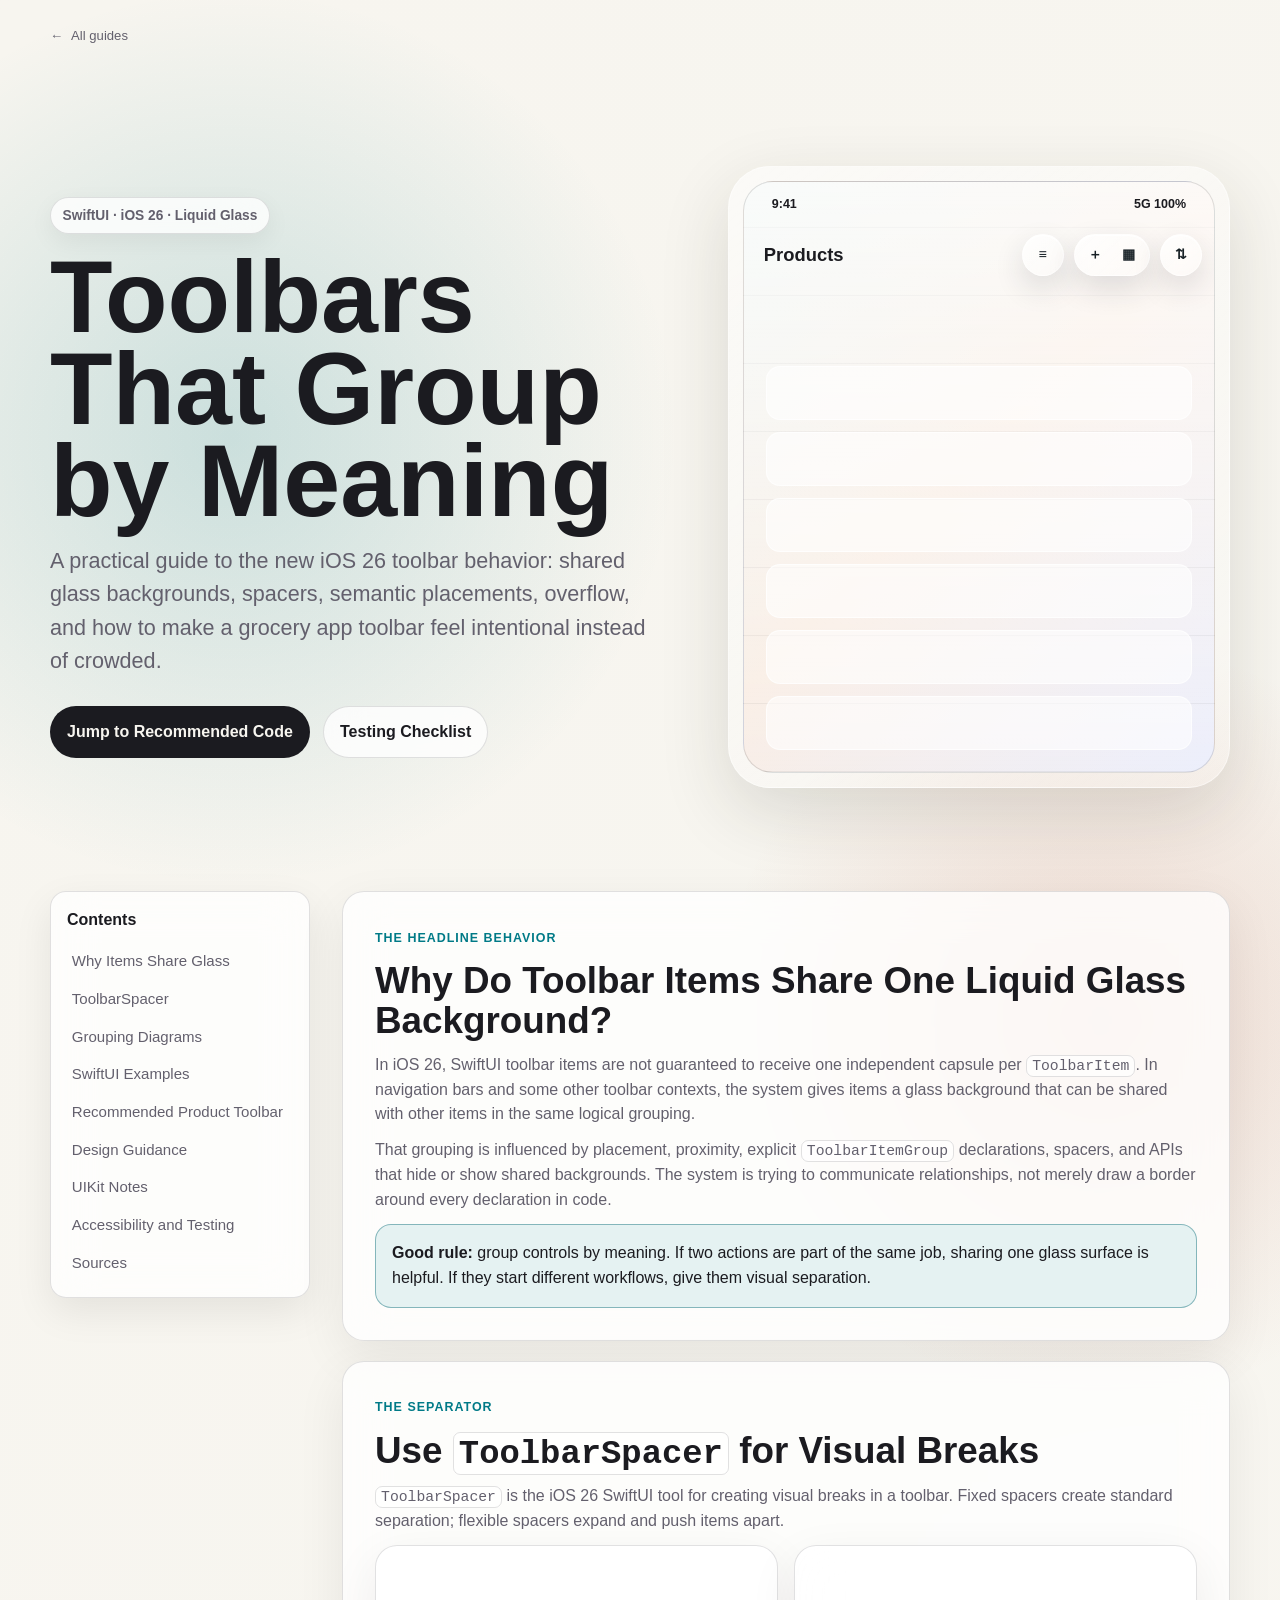
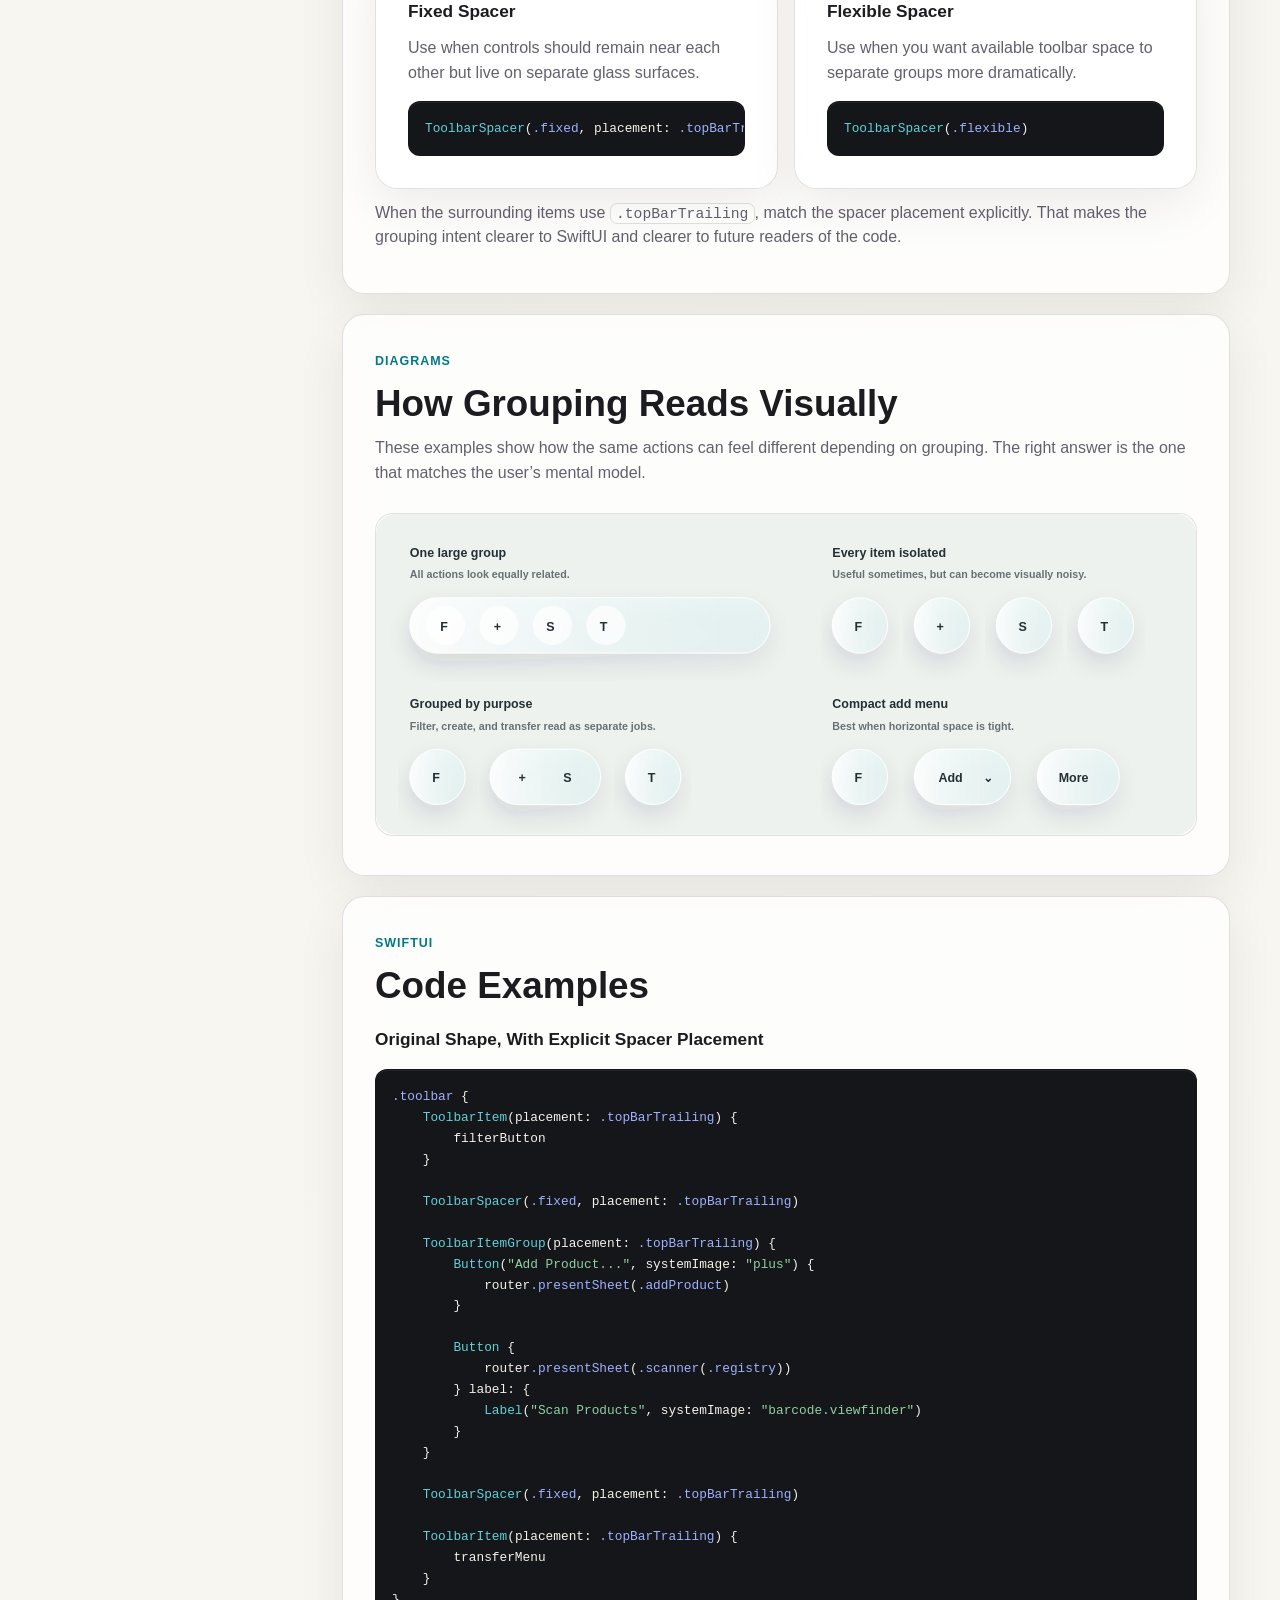
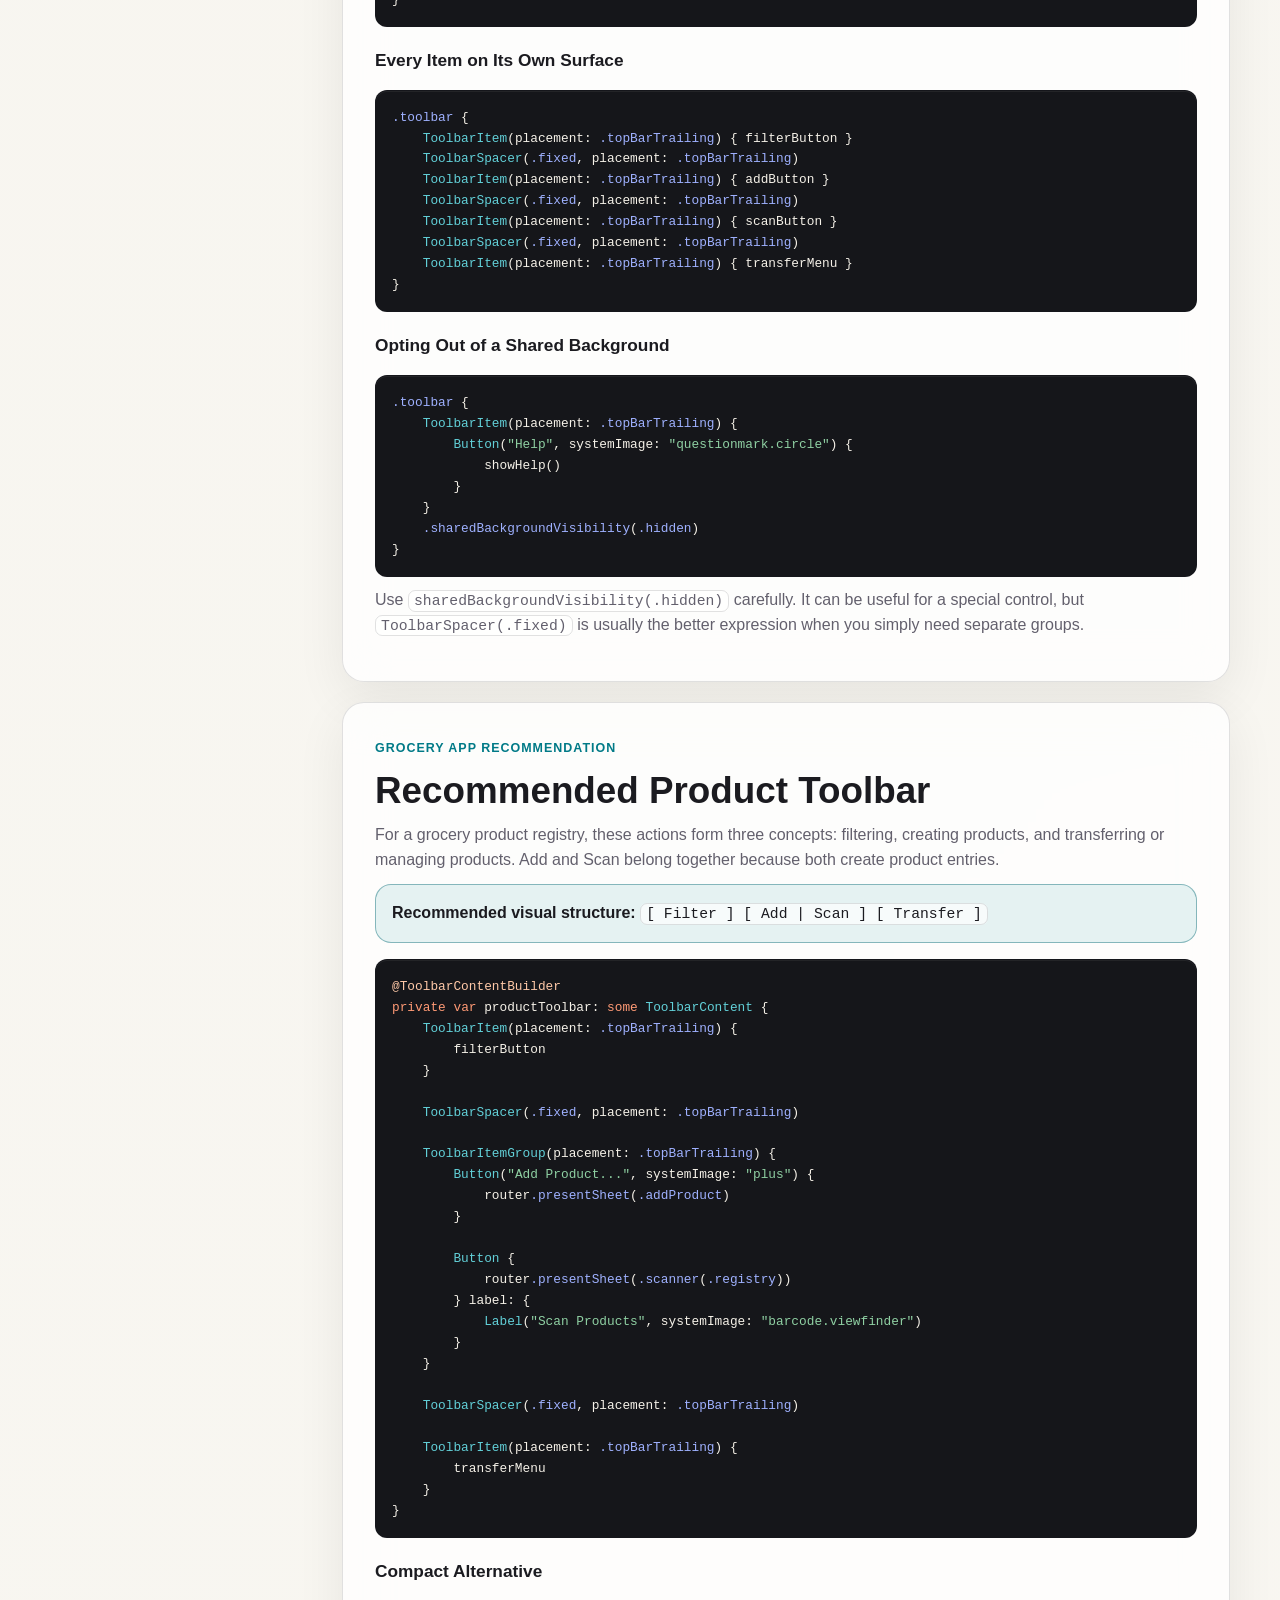
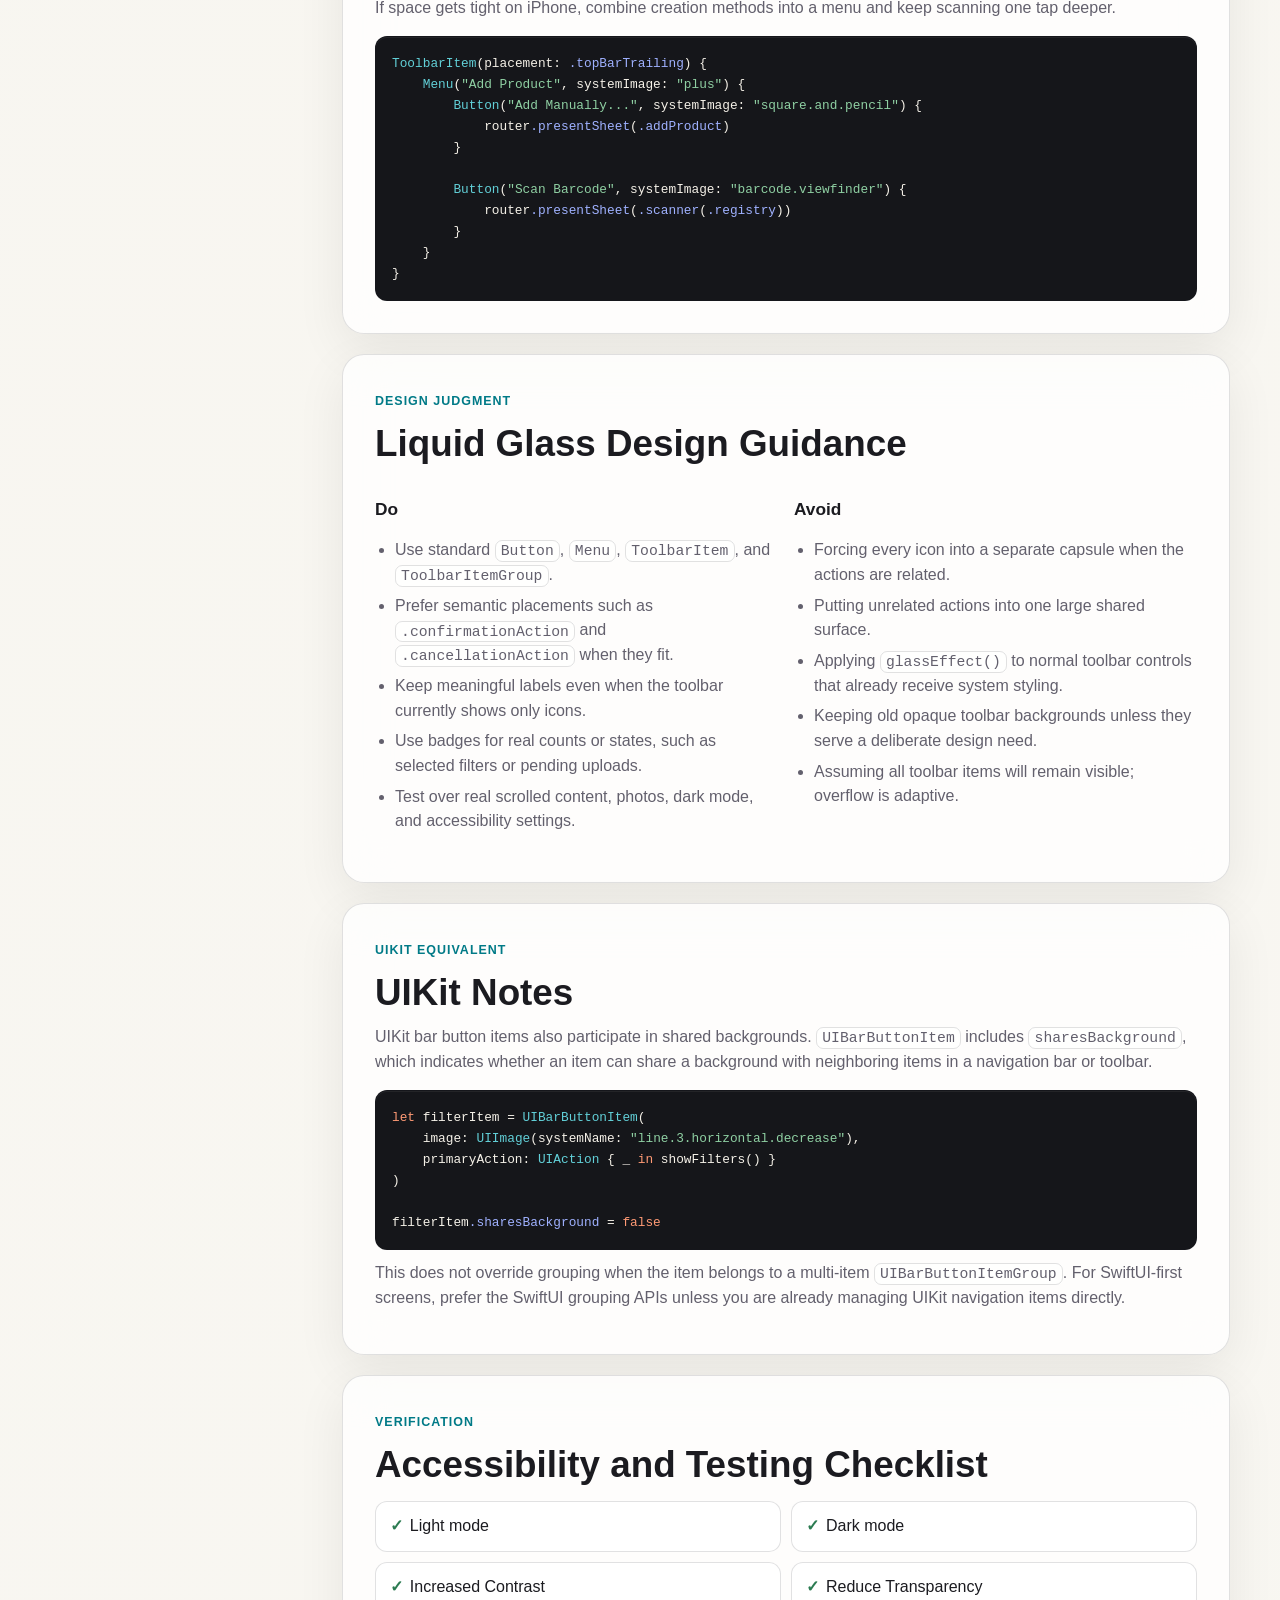
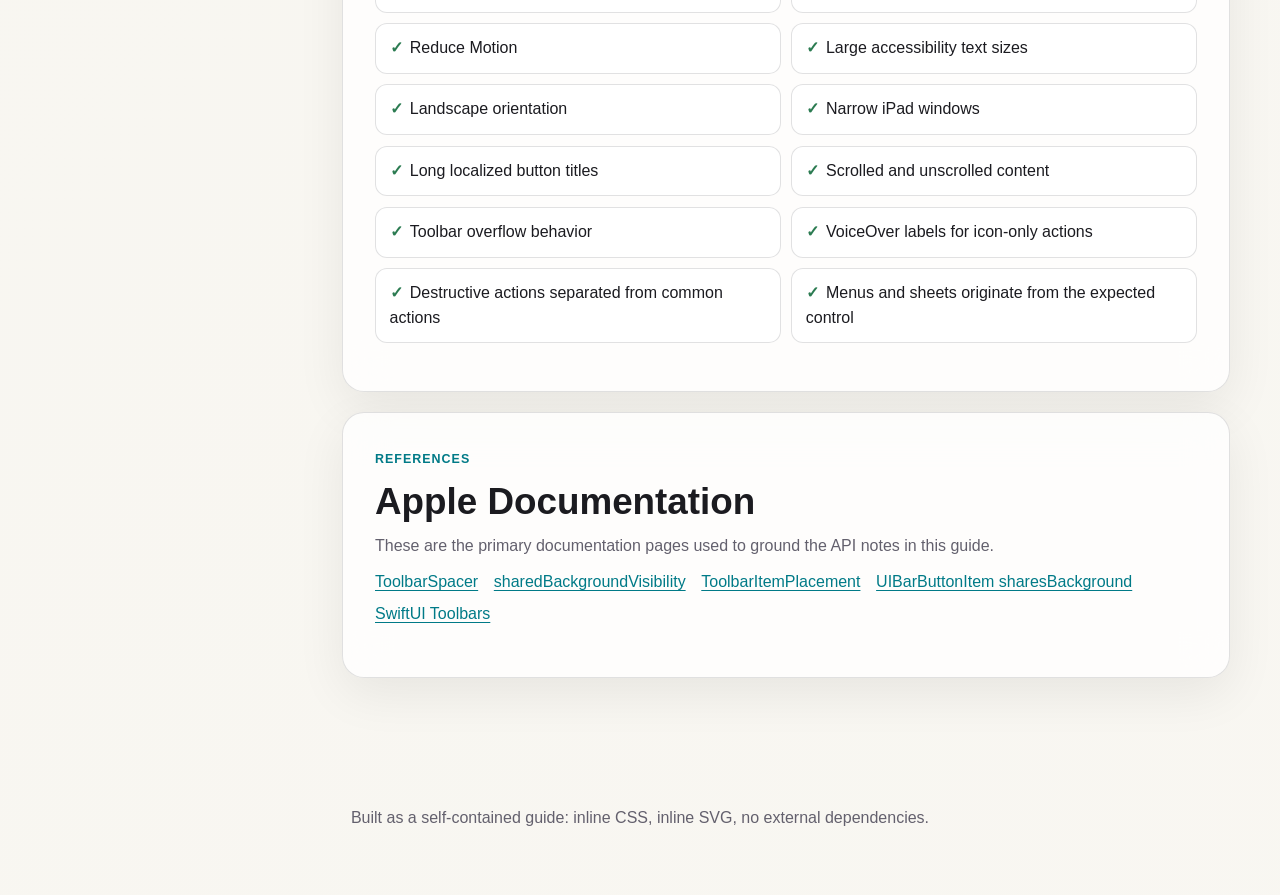
==== commit d4da8683: "Syntax highlight the Swift in the toolbars guide Add a small dependency-free highlighter that tokeni" ====
--- a/docs/liquid-glass-toolbar-guide.html
+++ b/docs/liquid-glass-toolbar-guide.html
@@ -73,6 +73,25 @@
       box-shadow: inset 0 1px 0 rgba(255,255,255,.06);
     }
     pre code { padding: 0; border: 0; background: transparent; color: inherit; }
+
+    /* Swift syntax colours. The code block is dark in both themes, so these
+       are fixed values rather than theme tokens. */
+    pre {
+      --tok-comment: #7f838f;
+      --tok-keyword: #ff9a75;
+      --tok-string:  #8fd0a3;
+      --tok-type:    #62d0d8;
+      --tok-member:  #9fb1ff;
+      --tok-number:  #f0c674;
+      --tok-attr:    #ffc9a8;
+    }
+    .tok-comment { color: var(--tok-comment); font-style: italic; }
+    .tok-keyword { color: var(--tok-keyword); }
+    .tok-string  { color: var(--tok-string); }
+    .tok-type    { color: var(--tok-type); }
+    .tok-member  { color: var(--tok-member); }
+    .tok-number  { color: var(--tok-number); }
+    .tok-attr    { color: var(--tok-attr); }
 
     .wrap { width: min(1180px, calc(100% - 32px)); margin: 0 auto; }
 
@@ -607,5 +626,56 @@
   <footer class="footer wrap">
     Built as a self-contained guide: inline CSS, inline SVG, no external dependencies.
   </footer>
+  <script>
+  /* Minimal Swift highlighter — no dependencies, runs over each <pre><code>. */
+  (function () {
+    var KEYWORDS = [
+      "actor", "any", "as", "associatedtype", "async", "await", "borrowing", "break",
+      "case", "catch", "class", "consuming", "continue", "convenience", "default",
+      "defer", "deinit", "didSet", "distributed", "do", "dynamic", "each", "else",
+      "enum", "extension", "fallthrough", "false", "fileprivate", "final", "for",
+      "func", "get", "guard", "if", "import", "in", "indirect", "init", "inout",
+      "internal", "is", "isolated", "lazy", "let", "macro", "mutating", "nil",
+      "nonisolated", "nonmutating", "open", "operator", "optional", "override",
+      "package", "precedencegroup", "private", "protocol", "public", "repeat",
+      "required", "rethrows", "return", "self", "set", "some", "static", "struct",
+      "subscript", "super", "switch", "throw", "throws", "true", "try", "typealias",
+      "unowned", "var", "weak", "where", "while", "willSet", "Any", "Self"
+    ];
+
+    var RE = new RegExp([
+      "(\\/\\/[^\\n]*|\\/\\*[\\s\\S]*?\\*\\/)",              /* 1 comment    */
+      "(\"\"\"[\\s\\S]*?\"\"\"|\"(?:\\\\.|[^\"\\\\\\n])*\")", /* 2 string     */
+      "(@[A-Za-z_]\\w*)",                                     /* 3 attribute  */
+      "(\\b(?:" + KEYWORDS.join("|") + ")\\b)",               /* 4 keyword    */
+      "(\\.[A-Za-z_]\\w*)",                                   /* 5 member     */
+      "(\\b[A-Z]\\w*\\b)",                                    /* 6 type       */
+      "(\\b0x[0-9a-fA-F_]+\\b|\\b\\d[\\d_]*(?:\\.\\d[\\d_]*)?\\b)" /* 7 number */
+    ].join("|"), "g");
+
+    var CLASSES = [null, "comment", "string", "attr", "keyword", "member", "type", "number"];
+
+    function esc(s) {
+      return s.replace(/&/g, "&amp;").replace(/</g, "&lt;").replace(/>/g, "&gt;");
+    }
+
+    function highlight(src) {
+      var out = "", last = 0, m, i, cls;
+      RE.lastIndex = 0;
+      while ((m = RE.exec(src)) !== null) {
+        if (m[0] === "") { RE.lastIndex++; continue; }
+        for (i = 1; i < CLASSES.length; i++) { if (m[i] !== undefined) { cls = CLASSES[i]; break; } }
+        out += esc(src.slice(last, m.index));
+        out += '<span class="tok-' + cls + '">' + esc(m[0]) + "</span>";
+        last = m.index + m[0].length;
+      }
+      return out + esc(src.slice(last));
+    }
+
+    document.querySelectorAll("pre code").forEach(function (block) {
+      block.innerHTML = highlight(block.textContent);
+    });
+  })();
+  </script>
 </body>
 </html>
